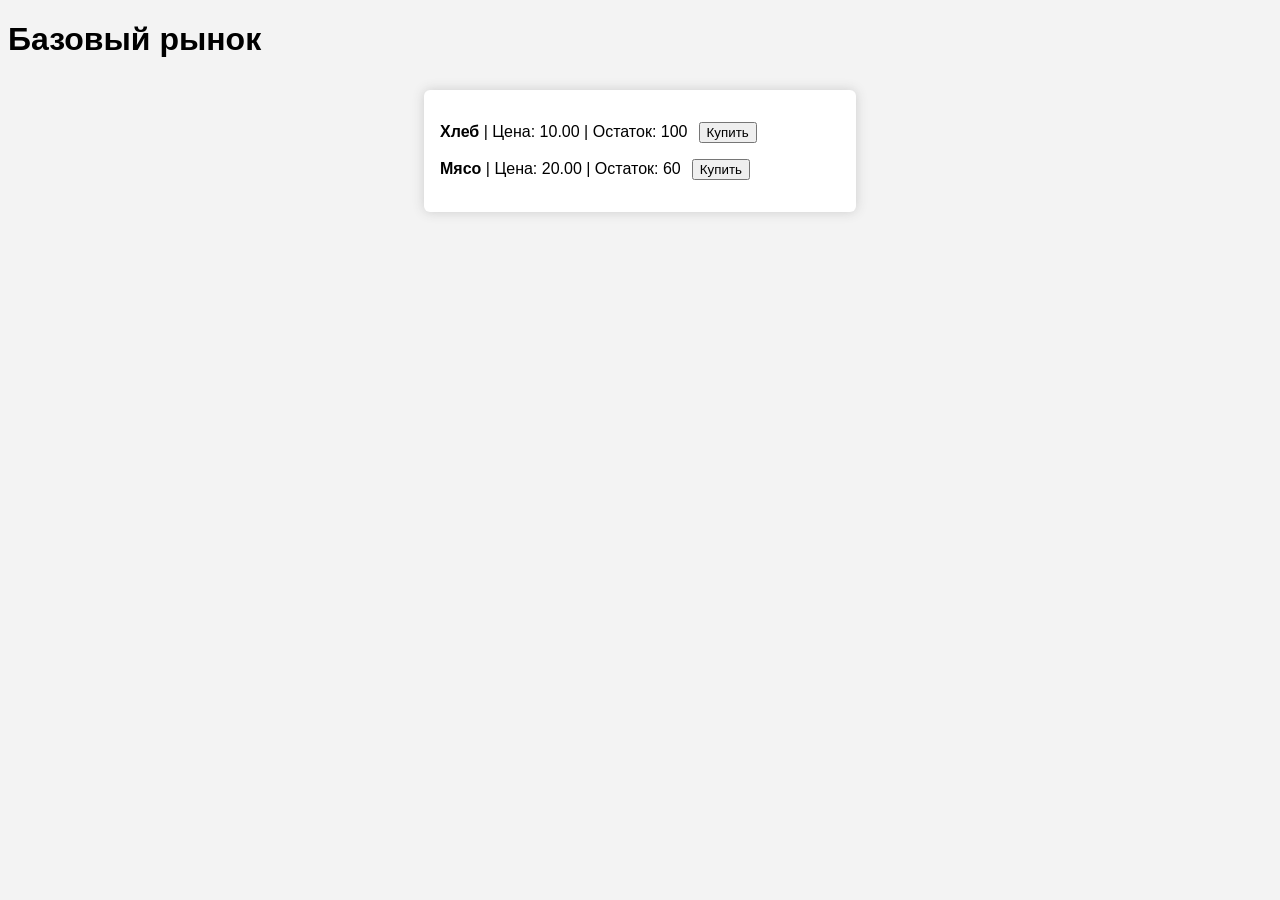
==== index.html @ ccc6079d "Add files via upload" ====
<!DOCTYPE html>
<html lang="ru">
<head>
  <meta charset="UTF-8">
  <title>Экономическая игра — основа</title>
  <style>
    body { font-family: sans-serif; background: #f3f3f3; }
    #market { margin: 2em auto; max-width: 400px; background: #fff; border-radius: 6px; box-shadow: 0 0 12px #ccc; padding: 1em; }
    .good { margin: 1em 0; }
    button { margin: 0 0.5em; }
  </style>
</head>
<body>
  <h1>Базовый рынок</h1>
  <div id="market"></div>
  <script src="main.js"></script>
</body>
</html>
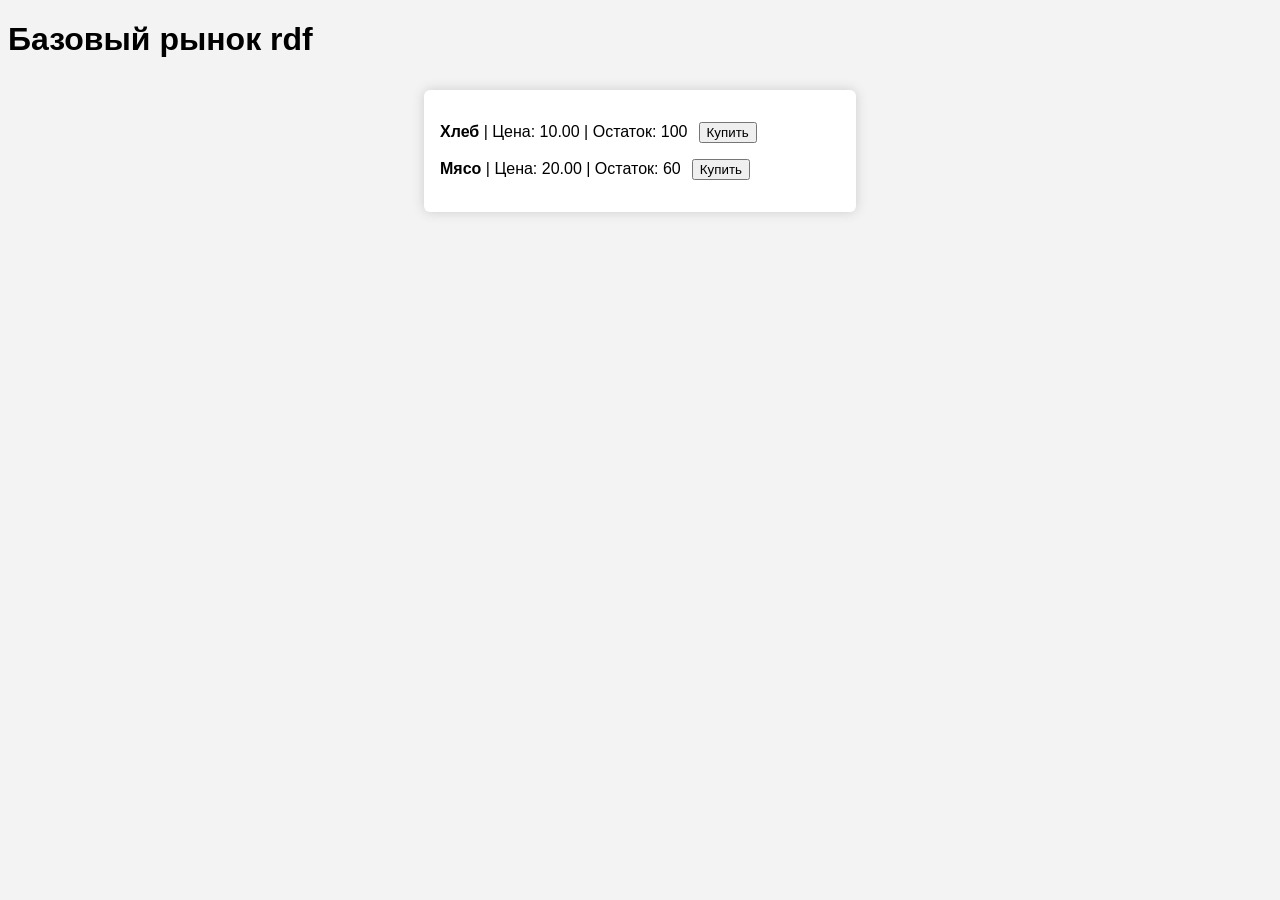
==== commit 903152c3: "index.html" ====
--- a/index.html
+++ b/index.html
@@ -11,8 +11,9 @@
   </style>
 </head>
 <body>
-  <h1>Базовый рынок</h1>
+  <h1>Базовый рынок rdf</h1>
   <div id="market"></div>
   <script src="main.js"></script>
 </body>
-</html>+
+</html>
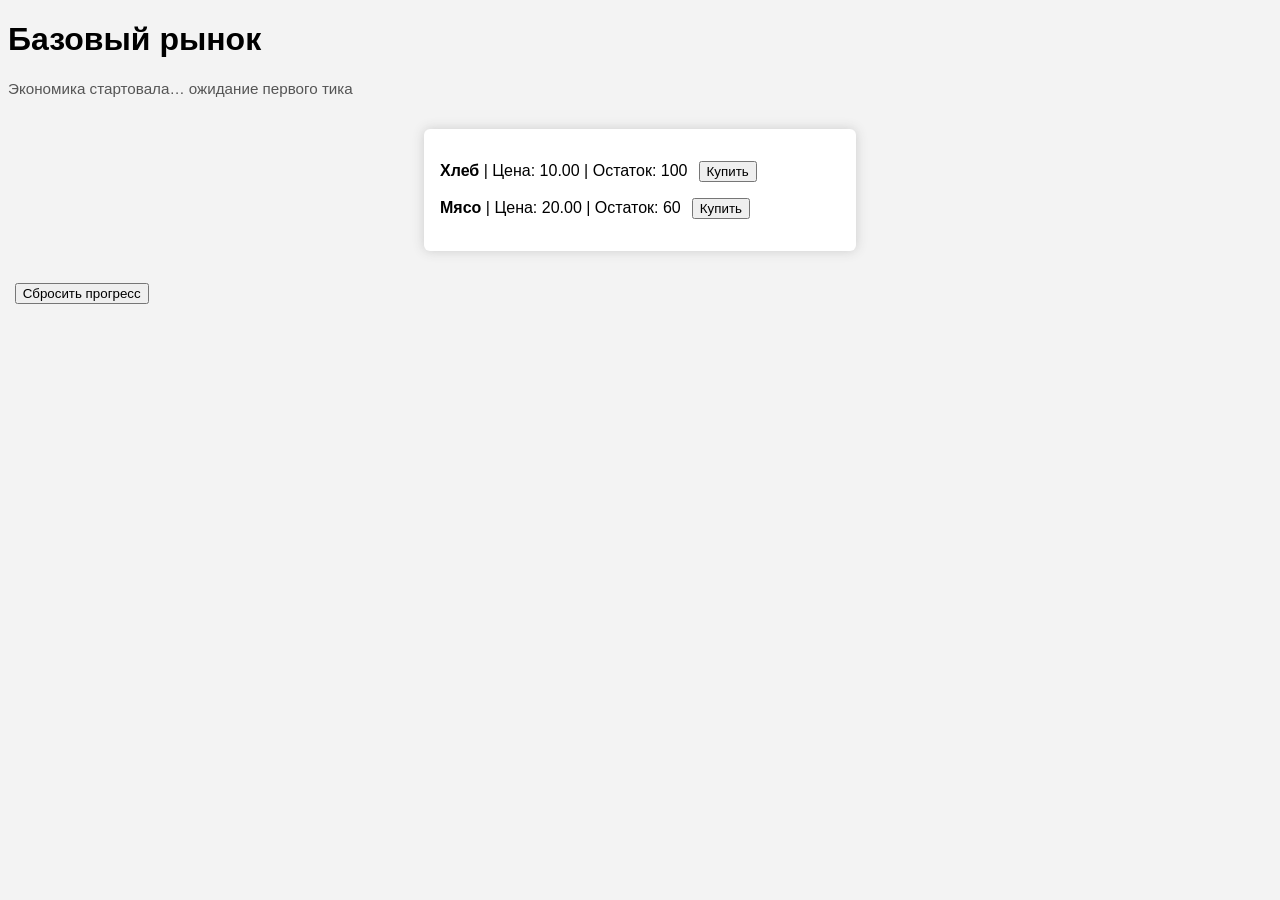
==== commit 68e3a0cd: "Update index.html" ====
--- a/index.html
+++ b/index.html
@@ -8,12 +8,14 @@
     #market { margin: 2em auto; max-width: 400px; background: #fff; border-radius: 6px; box-shadow: 0 0 12px #ccc; padding: 1em; }
     .good { margin: 1em 0; }
     button { margin: 0 0.5em; }
+    #status { margin: 1em 0; color: #555; font-size: 0.95em; }
   </style>
 </head>
 <body>
-  <h1>Базовый рынок rdf</h1>
+  <h1>Базовый рынок</h1>
+  <div id="status"></div>
   <div id="market"></div>
+  <button onclick="resetGame()">Сбросить прогресс</button>
   <script src="main.js"></script>
 </body>
-
 </html>
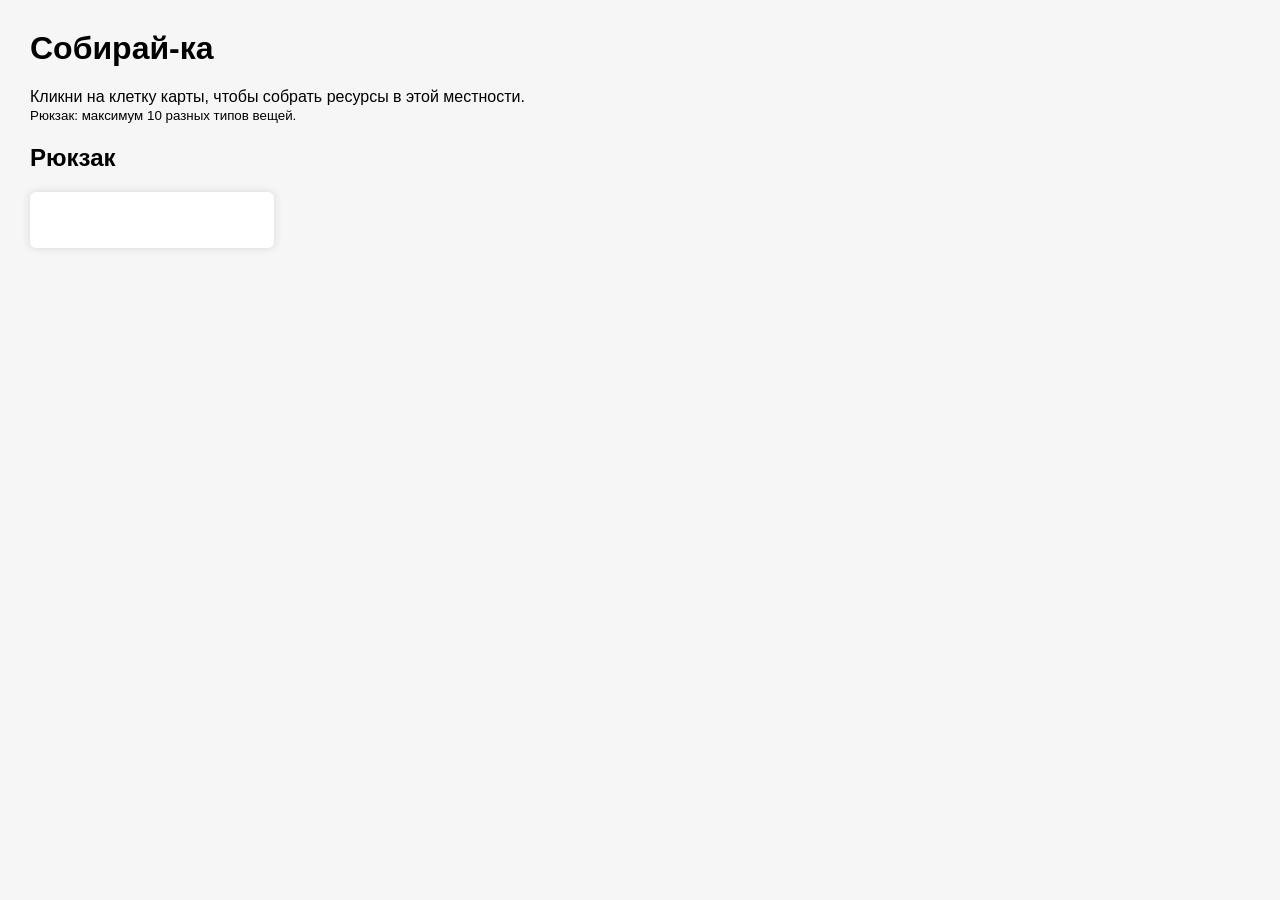
==== commit 756597d1: "Update index.html" ====
--- a/index.html
+++ b/index.html
@@ -2,20 +2,21 @@
 <html lang="ru">
 <head>
   <meta charset="UTF-8">
-  <title>Экономическая игра — основа</title>
-  <style>
-    body { font-family: sans-serif; background: #f3f3f3; }
-    #market { margin: 2em auto; max-width: 400px; background: #fff; border-radius: 6px; box-shadow: 0 0 12px #ccc; padding: 1em; }
-    .good { margin: 1em 0; }
-    button { margin: 0 0.5em; }
-    #status { margin: 1em 0; color: #555; font-size: 0.95em; }
-  </style>
+  <title>Собирай-ка — добыча ресурсов</title>
+  <link rel="stylesheet" href="style.css">
 </head>
 <body>
-  <h1>Базовый рынок</h1>
-  <div id="status"></div>
-  <div id="market"></div>
-  <button onclick="resetGame()">Сбросить прогресс</button>
+  <h1>Собирай-ка</h1>
+  <p>
+    Кликни на клетку карты, чтобы собрать ресурсы в этой местности.
+    <br>
+    <small>Рюкзак: максимум 10 разных типов вещей.</small>
+  </p>
+  <!-- Сюда будет выводиться карта -->
+  <div id="map"></div>
+  <!-- Здесь будет отображаться инвентарь -->
+  <h2>Рюкзак</h2>
+  <div id="inventory"></div>
   <script src="main.js"></script>
 </body>
 </html>
--- a/style.css
+++ b/style.css
@@ -0,0 +1,30 @@
+body {
+  font-family: sans-serif;
+  background: #f6f6f6;
+  margin: 30px;
+}
+table {
+  border-collapse: collapse;
+}
+td.cell {
+  width: 75px;
+  height: 75px;
+  border: 1px solid #aaa;
+  text-align: center;
+  vertical-align: middle;
+  font-size: 28px;
+  background: #fff;
+  transition: background 0.2s, opacity 0.4s;
+}
+td.cell:hover {
+  background: #e7f0ff;
+}
+#inventory {
+  margin-top: 12px;
+  background: #fff;
+  border-radius: 6px;
+  box-shadow: 0 0 8px #d7d7d7;
+  padding: 12px;
+  min-height: 32px;
+  width: 220px;
+}
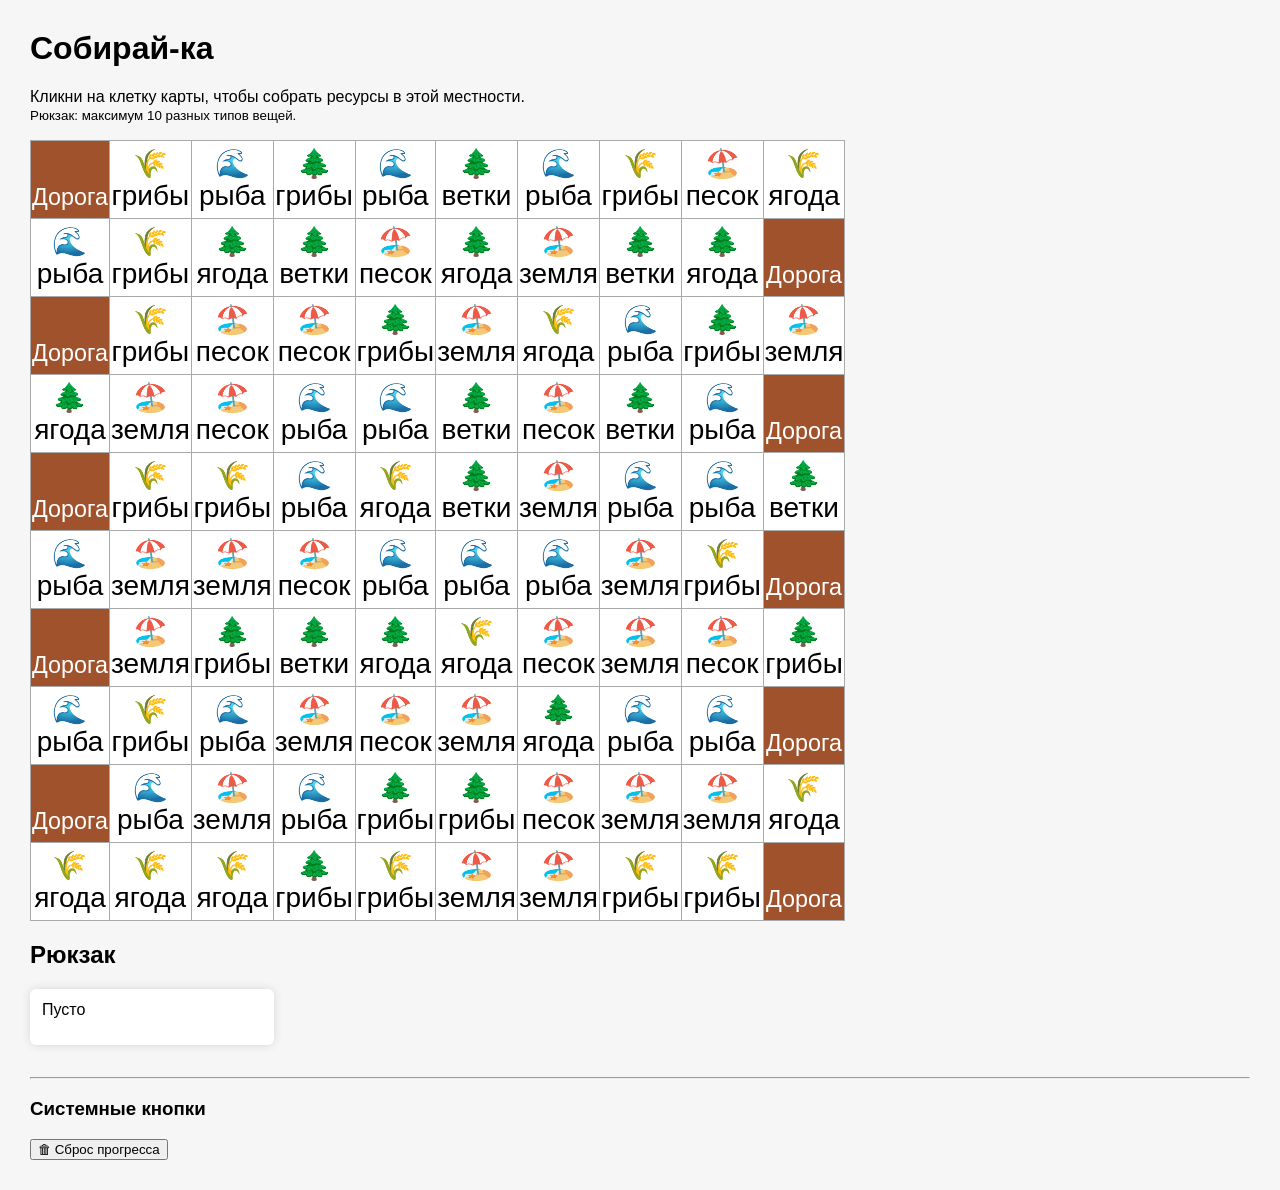
==== commit ed5afbc4: "Update index.html" ====
--- a/index.html
+++ b/index.html
@@ -18,5 +18,12 @@
   <h2>Рюкзак</h2>
   <div id="inventory"></div>
   <script src="main.js"></script>
+
+  <div id="system-controls" style="margin-top:32px;">
+  <hr>
+  <h3>Системные кнопки</h3>
+  <button onclick="resetGame()">&#x1F5D1;&nbsp;Сброс прогресса</button>
+</div>
 </body>
 </html>
+
--- a/style.css
+++ b/style.css
@@ -28,3 +28,12 @@
   min-height: 32px;
   width: 220px;
 }
+
+td.cell.road {
+  background: #a0522d !important;
+  color: #fff;
+  cursor: default;
+}
+td.cell.road:hover {
+  background: #a0522d !important;
+}
